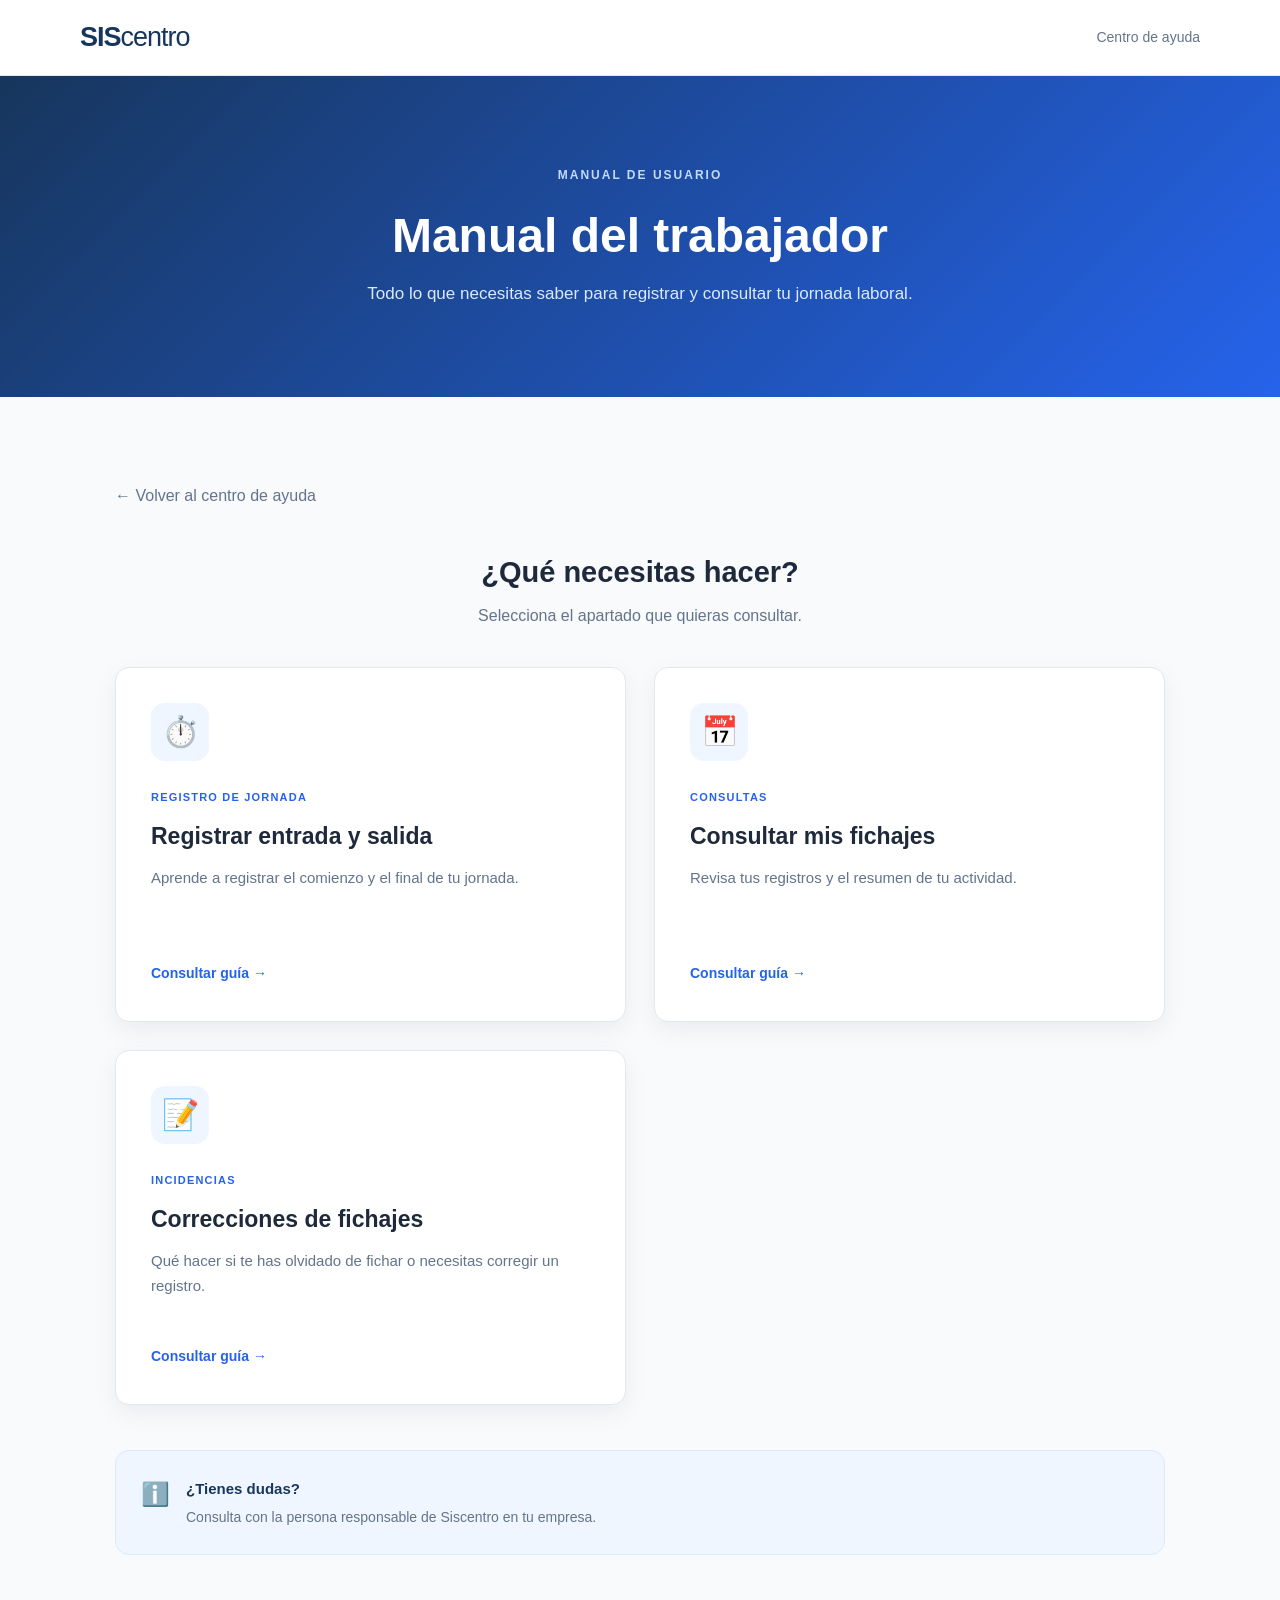
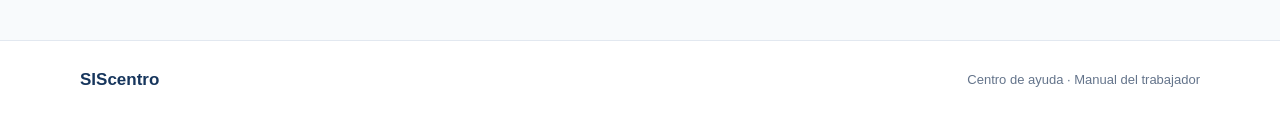
==== trabajador/index.html @ a0f43fd9 "docs: crear centro de ayuda y manual del trabajador" ====
<!DOCTYPE html>
<html lang="es">
<head>
    <meta charset="UTF-8">
    <meta name="viewport" content="width=device-width, initial-scale=1.0">
    <meta name="description" content="Manual de usuario de Siscentro para trabajadores.">
    <title>Manual del trabajador | Siscentro</title>
    <link rel="stylesheet" href="../assets/css/styles.css">
    <script src="../assets/js/app.js" defer></script>
</head>
<body>

<header class="topbar">
    <a href="../index.html" class="brand">SIS<span>centro</span></a>
    <span class="help-label">Centro de ayuda</span>
</header>

<main>
    <section class="hero">
        <span class="eyebrow">MANUAL DE USUARIO</span>
        <h1>Manual del trabajador</h1>
        <p>Todo lo que necesitas saber para registrar y consultar tu jornada laboral.</p>
    </section>

    <section class="content">
        <p><a href="../index.html">← Volver al centro de ayuda</a></p>

        <div class="section-heading">
            <h2>¿Qué necesitas hacer?</h2>
            <p>Selecciona el apartado que quieras consultar.</p>
        </div>

        <div class="manual-grid" id="manualGrid">

            <a class="manual-card" href="fichajes.html"
               data-search="entrada salida fichar registrar jornada gps">
                <div class="card-icon">⏱️</div>
                <span class="card-tag">REGISTRO DE JORNADA</span>
                <h3>Registrar entrada y salida</h3>
                <p>Aprende a registrar el comienzo y el final de tu jornada.</p>
                <span class="card-link">Consultar guía →</span>
            </a>

            <a class="manual-card" href="historial.html"
               data-search="historial fichajes horas trabajadas días actividad">
                <div class="card-icon">📅</div>
                <span class="card-tag">CONSULTAS</span>
                <h3>Consultar mis fichajes</h3>
                <p>Revisa tus registros y el resumen de tu actividad.</p>
                <span class="card-link">Consultar guía →</span>
            </a>

            <a class="manual-card" href="correcciones.html"
               data-search="correcciones modificar anular fichaje olvidado solicitud">
                <div class="card-icon">📝</div>
                <span class="card-tag">INCIDENCIAS</span>
                <h3>Correcciones de fichajes</h3>
                <p>Qué hacer si te has olvidado de fichar o necesitas corregir un registro.</p>
                <span class="card-link">Consultar guía →</span>
            </a>

        </div>

        <section class="notice">
            <span>ℹ️</span>
            <div>
                <strong>¿Tienes dudas?</strong>
                <p>Consulta con la persona responsable de Siscentro en tu empresa.</p>
            </div>
        </section>
    </section>
</main>

<footer>
    <strong>SIScentro</strong>
    <span>Centro de ayuda · Manual del trabajador</span>
</footer>

</body>
</html>
---- assets/css/styles.css ----
/* =========================================
   SIScentro - Centro de ayuda
   Hoja de estilos principal
========================================= */

:root {
  --primary: #2563eb;
  --primary-dark: #17365d;
  --primary-light: #eff6ff;
  --text: #1e293b;
  --muted: #64748b;
  --background: #f8fafc;
  --white: #ffffff;
  --border: #e2e8f0;
  --success: #15803d;
  --radius: 14px;
  --shadow: 0 8px 25px rgba(15, 23, 42, 0.06);
}

* {
  box-sizing: border-box;
}

html {
  scroll-behavior: smooth;
}

body {
  margin: 0;
  font-family: Arial, Helvetica, sans-serif;
  color: var(--text);
  background: var(--background);
  line-height: 1.6;
  font-size: 16px;
}

a {
  color: inherit;
  text-decoration: none;
}

/* CABECERA */

.topbar {
  width: 100%;
  min-height: 76px;
  padding: 15px max(5%, calc((100% - 1120px) / 2));
  display: flex;
  align-items: center;
  justify-content: space-between;
  background: var(--white);
  border-bottom: 1px solid var(--border);
}

.brand {
  color: var(--primary-dark);
  font-size: 27px;
  font-weight: 800;
  letter-spacing: -1px;
}

.brand span {
  font-weight: 400;
}

.help-label {
  color: var(--muted);
  font-size: 14px;
}

/* PORTADA */

.hero {
  background: linear-gradient(135deg, #17365d, #2563eb);
  color: var(--white);
  text-align: center;
  padding: 85px 20px 90px;
}

.eyebrow {
  display: inline-block;
  color: var(--primary);
  font-size: 12px;
  font-weight: 800;
  letter-spacing: 2px;
  margin-bottom: 12px;
}

.hero .eyebrow {
  color: #bfdbfe;
}

.hero h1 {
  font-size: clamp(30px, 5vw, 48px);
  line-height: 1.2;
  margin: 10px 0 15px;
  font-weight: 800;
}

.hero > p {
  color: #dbeafe;
  margin: 0;
  font-size: 17px;
}

/* BUSCADOR */

.search-box {
  width: 100%;
  max-width: 620px;
  height: 62px;
  margin: 35px auto 0;
  padding: 0 20px;
  display: flex;
  align-items: center;
  gap: 15px;
  background: var(--white);
  border-radius: 12px;
  box-shadow: 0 10px 30px rgba(0, 0, 0, 0.15);
}

.search-box span {
  color: var(--muted);
  font-size: 28px;
}

.search-box input {
  width: 100%;
  height: 100%;
  border: none;
  outline: none;
  background: transparent;
  color: var(--text);
  font-size: 15px;
}

.search-box input::placeholder {
  color: #94a3b8;
}

.search-feedback {
  min-height: 20px;
  margin-top: 12px !important;
  font-size: 13px;
  color: #dbeafe;
}

/* CONTENIDO */

.content {
  width: 100%;
  max-width: 1100px;
  margin: 0 auto;
  padding: 70px 25px 85px;
}

.section-heading {
  text-align: center;
  margin-bottom: 38px;
}

.section-heading h2 {
  margin: 0 0 8px;
  font-size: 29px;
  color: var(--text);
}

.section-heading p {
  margin: 0;
  color: var(--muted);
}

/* TARJETAS */

.manual-grid {
  display: grid;
  grid-template-columns: repeat(2, minmax(0, 1fr));
  gap: 28px;
}

.manual-card {
  display: block;
  padding: 35px;
  background: var(--white);
  border: 1px solid var(--border);
  border-radius: var(--radius);
  box-shadow: var(--shadow);
  transition: transform 0.2s ease, box-shadow 0.2s ease;
}

.manual-card:hover {
  transform: translateY(-5px);
  box-shadow: 0 15px 35px rgba(15, 23, 42, 0.11);
  border-color: #bfdbfe;
}

.card-icon {
  width: 58px;
  height: 58px;
  display: flex;
  justify-content: center;
  align-items: center;
  margin-bottom: 22px;
  background: var(--primary-light);
  border-radius: 14px;
  font-size: 30px;
}

.card-tag {
  color: var(--primary);
  font-size: 11px;
  font-weight: 800;
  letter-spacing: 1.2px;
}

.manual-card h3 {
  margin: 10px 0;
  font-size: 23px;
  color: var(--text);
}

.manual-card p {
  margin: 0;
  color: var(--muted);
  font-size: 15px;
  line-height: 1.7;
  min-height: 75px;
}

.card-link {
  display: inline-block;
  margin-top: 22px;
  color: var(--primary);
  font-weight: 700;
  font-size: 14px;
}

.card-link span {
  margin-left: 6px;
}

/* AVISO */

.notice {
  display: flex;
  align-items: flex-start;
  gap: 16px;
  margin-top: 45px;
  padding: 25px;
  background: var(--primary-light);
  border: 1px solid #dbeafe;
  border-radius: var(--radius);
  color: var(--primary-dark);
}

.notice > span {
  font-size: 23px;
}

.notice strong {
  font-size: 15px;
}

.notice p {
  margin: 5px 0 0;
  color: var(--muted);
  font-size: 14px;
}

/* BÚSQUEDA SIN RESULTADOS */

.no-results {
  grid-column: 1 / -1;
  padding: 35px;
  color: var(--muted);
  text-align: center;
}

/* PIE DE PÁGINA */

footer {
  width: 100%;
  min-height: 80px;
  padding: 25px max(5%, calc((100% - 1120px) / 2));
  display: flex;
  align-items: center;
  justify-content: space-between;
  gap: 15px;
  background: var(--white);
  border-top: 1px solid var(--border);
  color: var(--muted);
  font-size: 13px;
}

footer strong {
  color: var(--primary-dark);
  font-size: 17px;
}

/* PÁGINAS INTERIORES */

.content h1 {
  font-size: 34px;
  line-height: 1.25;
  margin: 5px 0 12px;
  color: var(--primary-dark);
}

.content > p {
  color: var(--muted);
}

.content h2 {
  margin-top: 40px;
}

/* ELEMENTOS OCULTOS */

[hidden] {
  display: none !important;
}

/* TABLETS Y MÓVILES */

@media (max-width: 700px) {

  .topbar {
    min-height: 65px;
    padding: 12px 20px;
  }

  .brand {
    font-size: 23px;
  }

  .hero {
    padding: 65px 20px;
  }

  .hero h1 {
    font-size: 34px;
  }

  .hero > p {
    font-size: 15px;
  }

  .content {
    padding: 45px 18px 60px;
  }

  .section-heading h2 {
    font-size: 25px;
  }

  .manual-grid {
    grid-template-columns: 1fr;
    gap: 18px;
  }

  .manual-card {
    padding: 26px;
  }

  .manual-card p {
    min-height: auto;
  }

  .notice {
    padding: 18px;
  }

  footer {
    flex-direction: column;
    align-items: flex-start;
    padding: 25px 20px;
  }
}

@media (max-width: 380px) {

  .help-label {
    font-size: 12px;
  }

  .hero h1 {
    font-size: 29px;
  }

  .search-box {
    height: 55px;
    padding: 0 12px;
  }
}
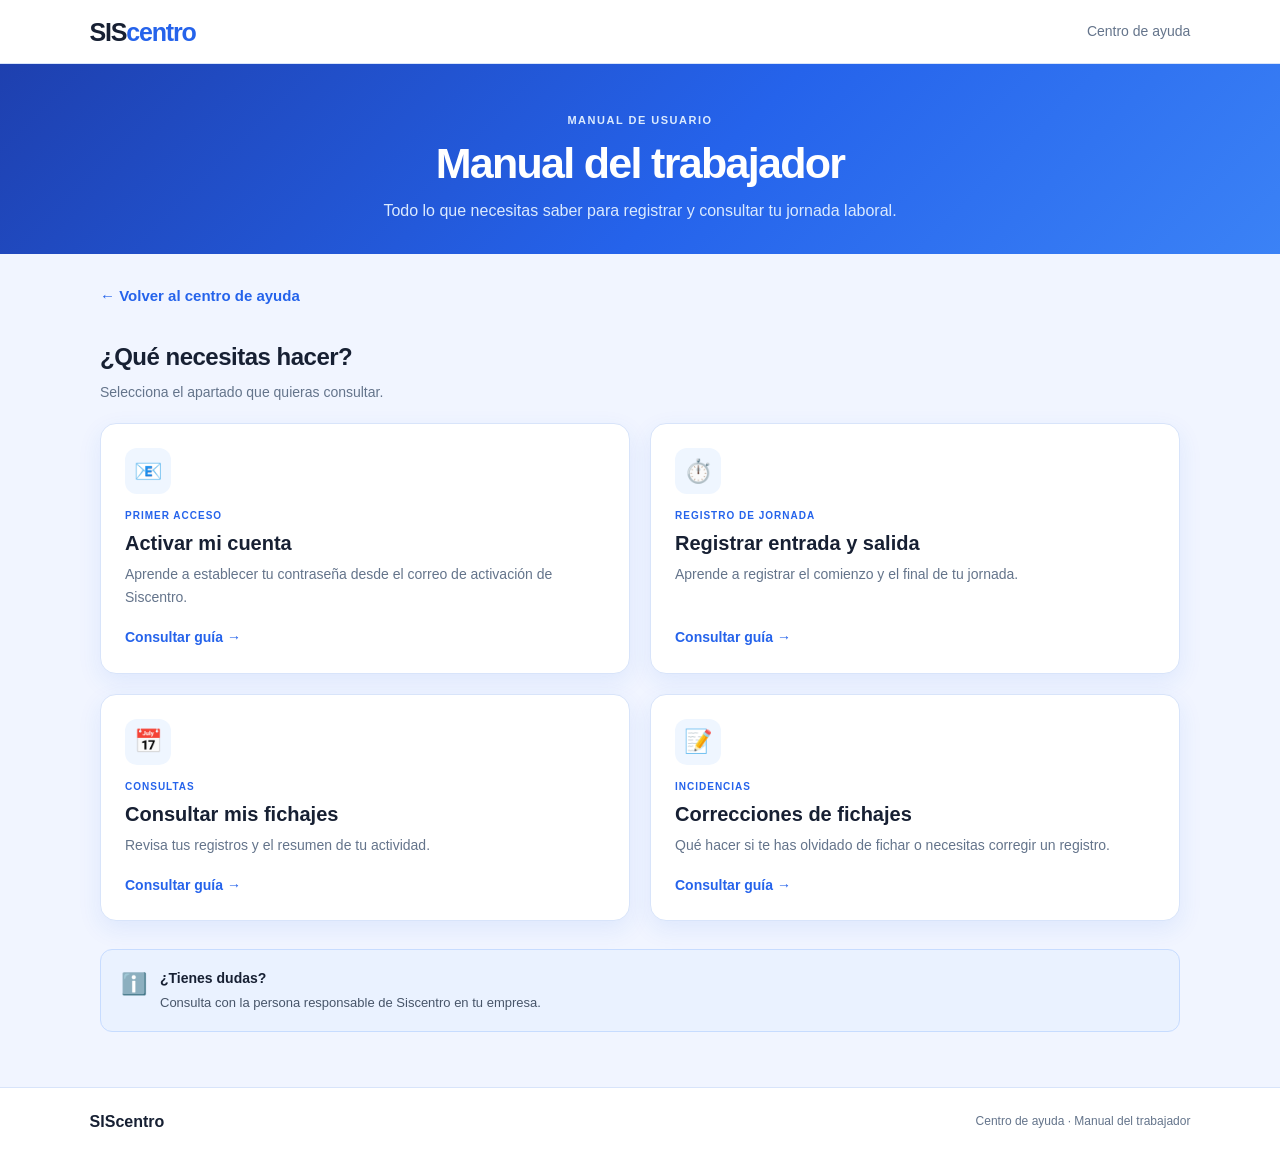
==== commit 84bed97a: "add: añado todos los ficheros necesarios" ====
--- a/trabajador/index.html
+++ b/trabajador/index.html
@@ -31,7 +31,22 @@
         </div>
 
         <div class="manual-grid" id="manualGrid">
+<a class="manual-card" href="acceso.html"
+   data-search="primer acceso activar cuenta correo electrónico contraseña registro">
 
+    <div class="card-icon">📧</div>
+
+    <span class="card-tag">PRIMER ACCESO</span>
+
+    <h3>Activar mi cuenta</h3>
+
+    <p>
+        Aprende a establecer tu contraseña desde el correo
+        de activación de Siscentro.
+    </p>
+
+    <span class="card-link">Consultar guía →</span>
+</a>
             <a class="manual-card" href="fichajes.html"
                data-search="entrada salida fichar registrar jornada gps">
                 <div class="card-icon">⏱️</div>
--- a/assets/css/styles.css
+++ b/assets/css/styles.css
@@ -1,396 +1,564 @@
 
 /* =========================================
-   SIScentro - Centro de ayuda
-   Hoja de estilos principal
+   SIScentro - CENTRO DE AYUDA
+   Diseño corporativo azul y responsive
 ========================================= */
 
 :root {
-  --primary: #2563eb;
-  --primary-dark: #17365d;
-  --primary-light: #eff6ff;
-  --text: #1e293b;
-  --muted: #64748b;
-  --background: #f8fafc;
-  --white: #ffffff;
-  --border: #e2e8f0;
-  --success: #15803d;
-  --radius: 14px;
-  --shadow: 0 8px 25px rgba(15, 23, 42, 0.06);
+    --primary: #2563EB;
+    --primary-dark: #1E40AF;
+    --primary-light: #DBEAFE;
+
+    --text: #172033;
+    --muted: #64748b;
+
+    --background: #F1F5FF;
+    --white: #ffffff;
+    --border: #D8E4FA;
+
+    --radius: 16px;
+    --shadow: 0 8px 25px rgba(37, 99, 235, 0.09);
 }
 
 * {
-  box-sizing: border-box;
+    box-sizing: border-box;
 }
 
 html {
-  scroll-behavior: smooth;
+    scroll-behavior: smooth;
 }
 
 body {
-  margin: 0;
-  font-family: Arial, Helvetica, sans-serif;
-  color: var(--text);
-  background: var(--background);
-  line-height: 1.6;
-  font-size: 16px;
+    margin: 0;
+    font-family: Inter, -apple-system, BlinkMacSystemFont,
+        "Segoe UI", Roboto, Arial, sans-serif;
+    color: var(--text);
+    background: var(--background);
+    line-height: 1.6;
 }
 
 a {
-  color: inherit;
-  text-decoration: none;
-}
-
-/* CABECERA */
+    color: var(--primary);
+    text-decoration: none;
+}
+
+a:hover {
+    color: var(--primary-dark);
+}
+
+/* =========================================
+   CABECERA
+========================================= */
 
 .topbar {
-  width: 100%;
-  min-height: 76px;
-  padding: 15px max(5%, calc((100% - 1120px) / 2));
-  display: flex;
-  align-items: center;
-  justify-content: space-between;
-  background: var(--white);
-  border-bottom: 1px solid var(--border);
+    min-height: 64px;
+    padding: 0 7%;
+    display: flex;
+    align-items: center;
+    justify-content: space-between;
+    background: var(--white);
+    border-bottom: 1px solid var(--border);
 }
 
 .brand {
-  color: var(--primary-dark);
-  font-size: 27px;
-  font-weight: 800;
-  letter-spacing: -1px;
+    font-size: 25px;
+    font-weight: 850;
+    letter-spacing: -1.2px;
+    color: #172033;
 }
 
 .brand span {
-  font-weight: 400;
+    color: var(--primary);
 }
 
 .help-label {
-  color: var(--muted);
-  font-size: 14px;
-}
-
-/* PORTADA */
+    color: var(--muted);
+    font-size: 14px;
+    font-weight: 500;
+}
+
+/* =========================================
+   PORTADA PRINCIPAL
+========================================= */
 
 .hero {
-  background: linear-gradient(135deg, #17365d, #2563eb);
-  color: var(--white);
-  text-align: center;
-  padding: 85px 20px 90px;
-}
-
-.eyebrow {
-  display: inline-block;
-  color: var(--primary);
-  font-size: 12px;
-  font-weight: 800;
-  letter-spacing: 2px;
-  margin-bottom: 12px;
+    padding: 42px 20px 30px;
+    text-align: center;
+    color: #ffffff;
+
+    background: linear-gradient(
+        135deg,
+        #1E40AF 0%,
+        #2563EB 55%,
+        #3B82F6 100%
+    );
 }
 
 .hero .eyebrow {
-  color: #bfdbfe;
+    display: inline-block;
+    margin-bottom: 9px;
+    color: #DBEAFE;
+    font-size: 11px;
+    font-weight: 800;
+    letter-spacing: 1.5px;
 }
 
 .hero h1 {
-  font-size: clamp(30px, 5vw, 48px);
-  line-height: 1.2;
-  margin: 10px 0 15px;
-  font-weight: 800;
-}
-
-.hero > p {
-  color: #dbeafe;
-  margin: 0;
-  font-size: 17px;
-}
-
-/* BUSCADOR */
+    max-width: 800px;
+    margin: 0 auto 10px;
+    color: #ffffff;
+    font-size: clamp(30px, 4vw, 43px);
+    line-height: 1.15;
+    letter-spacing: -1.7px;
+    font-weight: 800;
+}
+
+.hero p {
+    max-width: 580px;
+    margin: 0 auto;
+    color: #DBEAFE;
+    font-size: 16px;
+}
+
+/* =========================================
+   BUSCADOR
+========================================= */
 
 .search-box {
-  width: 100%;
-  max-width: 620px;
-  height: 62px;
-  margin: 35px auto 0;
-  padding: 0 20px;
-  display: flex;
-  align-items: center;
-  gap: 15px;
-  background: var(--white);
-  border-radius: 12px;
-  box-shadow: 0 10px 30px rgba(0, 0, 0, 0.15);
+    width: min(100%, 540px);
+    height: 52px;
+    margin: 22px auto 0;
+    padding: 0 17px;
+
+    display: flex;
+    align-items: center;
+    gap: 12px;
+
+    background: var(--white);
+    border: 1px solid rgba(255, 255, 255, 0.5);
+    border-radius: 12px;
+
+    box-shadow: 0 5px 18px rgba(15, 23, 42, 0.12);
+}
+
+.search-box:focus-within {
+    border-color: #ffffff;
+    box-shadow: 0 0 0 4px rgba(219, 234, 254, 0.3);
 }
 
 .search-box span {
-  color: var(--muted);
-  font-size: 28px;
+    font-size: 25px;
+    color: var(--primary);
+    line-height: 1;
 }
 
 .search-box input {
-  width: 100%;
-  height: 100%;
-  border: none;
-  outline: none;
-  background: transparent;
-  color: var(--text);
-  font-size: 15px;
+    width: 100%;
+    min-width: 0;
+    height: 100%;
+
+    border: 0;
+    outline: 0;
+    background: transparent;
+
+    color: var(--text);
+    font-size: 15px;
 }
 
 .search-box input::placeholder {
-  color: #94a3b8;
-}
-
-.search-feedback {
-  min-height: 20px;
-  margin-top: 12px !important;
-  font-size: 13px;
-  color: #dbeafe;
-}
-
-/* CONTENIDO */
+    color: #94a3b8;
+}
+
+.hero .search-feedback {
+    min-height: 18px;
+    margin-top: 7px;
+    color: #DBEAFE;
+    font-size: 12px;
+}
+
+/* =========================================
+   CONTENIDO
+========================================= */
 
 .content {
-  width: 100%;
-  max-width: 1100px;
-  margin: 0 auto;
-  padding: 70px 25px 85px;
+    width: min(100% - 40px, 1080px);
+    margin: 0 auto;
+    padding: 30px 0 55px;
 }
 
 .section-heading {
-  text-align: center;
-  margin-bottom: 38px;
+    margin-bottom: 20px;
 }
 
 .section-heading h2 {
-  margin: 0 0 8px;
-  font-size: 29px;
-  color: var(--text);
+    margin: 0 0 5px;
+    font-size: 24px;
+    letter-spacing: -0.5px;
 }
 
 .section-heading p {
-  margin: 0;
-  color: var(--muted);
-}
-
-/* TARJETAS */
+    margin: 0;
+    color: var(--muted);
+    font-size: 14px;
+}
+
+/* =========================================
+   TARJETAS
+========================================= */
 
 .manual-grid {
-  display: grid;
-  grid-template-columns: repeat(2, minmax(0, 1fr));
-  gap: 28px;
+    display: grid;
+    grid-template-columns: repeat(2, minmax(0, 1fr));
+    gap: 20px;
 }
 
 .manual-card {
-  display: block;
-  padding: 35px;
-  background: var(--white);
-  border: 1px solid var(--border);
-  border-radius: var(--radius);
-  box-shadow: var(--shadow);
-  transition: transform 0.2s ease, box-shadow 0.2s ease;
-}
-
-.manual-card:hover {
-  transform: translateY(-5px);
-  box-shadow: 0 15px 35px rgba(15, 23, 42, 0.11);
-  border-color: #bfdbfe;
-}
-
-.card-icon {
-  width: 58px;
-  height: 58px;
-  display: flex;
-  justify-content: center;
-  align-items: center;
-  margin-bottom: 22px;
-  background: var(--primary-light);
-  border-radius: 14px;
-  font-size: 30px;
-}
-
-.card-tag {
-  color: var(--primary);
-  font-size: 11px;
-  font-weight: 800;
-  letter-spacing: 1.2px;
-}
-
-.manual-card h3 {
-  margin: 10px 0;
-  font-size: 23px;
-  color: var(--text);
-}
-
-.manual-card p {
-  margin: 0;
-  color: var(--muted);
-  font-size: 15px;
-  line-height: 1.7;
-  min-height: 75px;
-}
-
-.card-link {
-  display: inline-block;
-  margin-top: 22px;
-  color: var(--primary);
-  font-weight: 700;
-  font-size: 14px;
-}
-
-.card-link span {
-  margin-left: 6px;
-}
-
-/* AVISO */
-
-.notice {
-  display: flex;
-  align-items: flex-start;
-  gap: 16px;
-  margin-top: 45px;
-  padding: 25px;
-  background: var(--primary-light);
-  border: 1px solid #dbeafe;
-  border-radius: var(--radius);
-  color: var(--primary-dark);
-}
-
-.notice > span {
-  font-size: 23px;
-}
-
-.notice strong {
-  font-size: 15px;
-}
-
-.notice p {
-  margin: 5px 0 0;
-  color: var(--muted);
-  font-size: 14px;
-}
-
-/* BÚSQUEDA SIN RESULTADOS */
-
-.no-results {
-  grid-column: 1 / -1;
-  padding: 35px;
-  color: var(--muted);
-  text-align: center;
-}
-
-/* PIE DE PÁGINA */
-
-footer {
-  width: 100%;
-  min-height: 80px;
-  padding: 25px max(5%, calc((100% - 1120px) / 2));
-  display: flex;
-  align-items: center;
-  justify-content: space-between;
-  gap: 15px;
-  background: var(--white);
-  border-top: 1px solid var(--border);
-  color: var(--muted);
-  font-size: 13px;
-}
-
-footer strong {
-  color: var(--primary-dark);
-  font-size: 17px;
-}
-
-/* PÁGINAS INTERIORES */
-
-.content h1 {
-  font-size: 34px;
-  line-height: 1.25;
-  margin: 5px 0 12px;
-  color: var(--primary-dark);
-}
-
-.content > p {
-  color: var(--muted);
-}
-
-.content h2 {
-  margin-top: 40px;
-}
-
-/* ELEMENTOS OCULTOS */
-
-[hidden] {
-  display: none !important;
-}
-
-/* TABLETS Y MÓVILES */
-
-@media (max-width: 700px) {
-
-  .topbar {
-    min-height: 65px;
-    padding: 12px 20px;
-  }
-
-  .brand {
-    font-size: 23px;
-  }
-
-  .hero {
-    padding: 65px 20px;
-  }
-
-  .hero h1 {
-    font-size: 34px;
-  }
-
-  .hero > p {
-    font-size: 15px;
-  }
-
-  .content {
-    padding: 45px 18px 60px;
-  }
-
-  .section-heading h2 {
-    font-size: 25px;
-  }
-
-  .manual-grid {
-    grid-template-columns: 1fr;
-    gap: 18px;
-  }
-
-  .manual-card {
-    padding: 26px;
-  }
-
-  .manual-card p {
-    min-height: auto;
-  }
-
-  .notice {
-    padding: 18px;
-  }
-
-  footer {
+    min-width: 0;
+    min-height: 205px;
+    padding: 24px;
+
+    display: flex;
     flex-direction: column;
     align-items: flex-start;
-    padding: 25px 20px;
-  }
-}
-
-@media (max-width: 380px) {
-
-  .help-label {
+
+    background: var(--white);
+    border: 1px solid var(--border);
+    border-radius: var(--radius);
+
+    box-shadow: var(--shadow);
+
+    color: var(--text);
+
+    transition:
+        transform 0.2s ease,
+        box-shadow 0.2s ease,
+        border-color 0.2s ease;
+}
+
+.manual-card:hover {
+    color: var(--text);
+    transform: translateY(-3px);
+    border-color: #93C5FD;
+    box-shadow: 0 12px 30px rgba(37, 99, 235, 0.14);
+}
+
+.card-icon {
+    width: 46px;
+    height: 46px;
+    margin-bottom: 14px;
+
+    display: grid;
+    place-items: center;
+
+    background: #EFF6FF;
+    border-radius: 12px;
+
+    font-size: 23px;
+}
+
+.card-tag {
+    margin-bottom: 6px;
+    color: var(--primary);
+    font-size: 10px;
+    font-weight: 800;
+    letter-spacing: 1px;
+}
+
+.manual-card h3 {
+    margin: 0 0 7px;
+    font-size: 20px;
+    line-height: 1.3;
+}
+
+.manual-card p {
+    margin: 0 0 18px;
+    color: var(--muted);
+    font-size: 14px;
+}
+
+.card-link {
+    margin-top: auto;
+    color: var(--primary);
+    font-size: 14px;
+    font-weight: 700;
+}
+
+.manual-card[hidden] {
+    display: none;
+}
+
+.no-results {
+    grid-column: 1 / -1;
+    padding: 20px;
+    color: var(--muted);
+    text-align: center;
+}
+
+/* =========================================
+   AVISOS
+========================================= */
+
+.notice {
+    margin-top: 28px;
+    padding: 17px 20px;
+
+    display: flex;
+    align-items: flex-start;
+    gap: 13px;
+
+    background: #EAF2FF;
+    border: 1px solid #C7DCFF;
+    border-radius: 12px;
+}
+
+.notice > span {
+    font-size: 21px;
+}
+
+.notice strong {
+    display: block;
+    margin-bottom: 3px;
+    font-size: 14px;
+}
+
+.notice p {
+    margin: 0;
+    color: #475569;
+    font-size: 13px;
+}
+
+/* =========================================
+   PÁGINAS INTERIORES
+========================================= */
+
+.content > p {
+    margin: 0 0 18px;
+    font-size: 15px;
+}
+
+.content > p a {
+    font-weight: 600;
+}
+
+.content ol,
+.content ul {
+    padding-left: 23px;
+    margin: 12px 0 24px;
+}
+
+.content li {
+    padding-left: 4px;
+    margin-bottom: 9px;
+}
+
+.content .section-heading:not(:first-child) {
+    margin-top: 30px;
+}
+
+/* =========================================
+   PIE DE PÁGINA
+========================================= */
+
+footer {
+    min-height: 70px;
+    padding: 18px 7%;
+
+    display: flex;
+    align-items: center;
+    justify-content: space-between;
+    gap: 15px;
+
+    background: var(--white);
+    border-top: 1px solid var(--border);
+}
+
+footer strong {
+    font-size: 16px;
+    color: var(--text);
+}
+
+footer span {
+    color: var(--muted);
     font-size: 12px;
-  }
-
-  .hero h1 {
-    font-size: 29px;
-  }
-
-  .search-box {
-    height: 55px;
-    padding: 0 12px;
-  }
-}
-
+}
+
+/* =========================================
+   TABLET
+========================================= */
+
+@media (max-width: 800px) {
+    .topbar {
+        padding: 0 5%;
+    }
+
+    .hero {
+        padding: 34px 20px 25px;
+    }
+
+    .content {
+        width: min(100% - 36px, 680px);
+        padding-top: 25px;
+    }
+
+    .manual-grid {
+        gap: 15px;
+    }
+
+    .manual-card {
+        padding: 20px;
+    }
+}
+
+/* =========================================
+   MÓVIL
+========================================= */
+
+@media (max-width: 600px) {
+    .topbar {
+        min-height: 58px;
+        padding: 0 18px;
+    }
+
+    .brand {
+        font-size: 22px;
+    }
+
+    .help-label {
+        font-size: 12px;
+    }
+
+    .hero {
+        padding: 29px 18px 20px;
+    }
+
+    .hero .eyebrow {
+        font-size: 10px;
+        margin-bottom: 8px;
+    }
+
+    .hero h1 {
+        font-size: 30px;
+        letter-spacing: -1px;
+        line-height: 1.15;
+    }
+
+    .hero p {
+        font-size: 14px;
+        line-height: 1.5;
+    }
+
+    .search-box {
+        height: 49px;
+        margin-top: 18px;
+        padding: 0 13px;
+    }
+
+    .search-box input {
+        font-size: 14px;
+    }
+
+    .content {
+        width: calc(100% - 32px);
+        padding: 23px 0 35px;
+    }
+
+    .section-heading {
+        margin-bottom: 15px;
+    }
+
+    .section-heading h2 {
+        font-size: 21px;
+    }
+
+    .section-heading p {
+        font-size: 13px;
+    }
+
+    .manual-grid {
+        grid-template-columns: 1fr;
+        gap: 13px;
+    }
+
+    .manual-card {
+        min-height: 0;
+        padding: 19px;
+    }
+
+    .card-icon {
+        width: 42px;
+        height: 42px;
+        margin-bottom: 11px;
+        font-size: 21px;
+    }
+
+    .manual-card h3 {
+        font-size: 18px;
+    }
+
+    .manual-card p {
+        font-size: 13px;
+        margin-bottom: 13px;
+    }
+
+    .card-link {
+        font-size: 13px;
+    }
+
+    .notice {
+        margin-top: 22px;
+        padding: 15px;
+    }
+
+    .content ol,
+    .content ul {
+        padding-left: 20px;
+    }
+
+    footer {
+        padding: 17px 18px;
+        flex-direction: column;
+        align-items: flex-start;
+        gap: 4px;
+    }
+
+    footer span {
+        font-size: 11px;
+    }
+}
+
+/* =========================================
+   MÓVILES PEQUEÑOS
+========================================= */
+
+@media (max-width: 360px) {
+    .hero h1 {
+        font-size: 26px;
+    }
+
+    .hero {
+        padding-left: 14px;
+        padding-right: 14px;
+    }
+
+    .content {
+        width: calc(100% - 26px);
+    }
+
+    .manual-card {
+        padding: 16px;
+    }
+}
+
+/* =========================================
+   ACCESIBILIDAD
+========================================= */
+
+@media (prefers-reduced-motion: reduce) {
+    *,
+    *::before,
+    *::after {
+        scroll-behavior: auto !important;
+        transition-duration: 0.01ms !important;
+    }
+}
+
